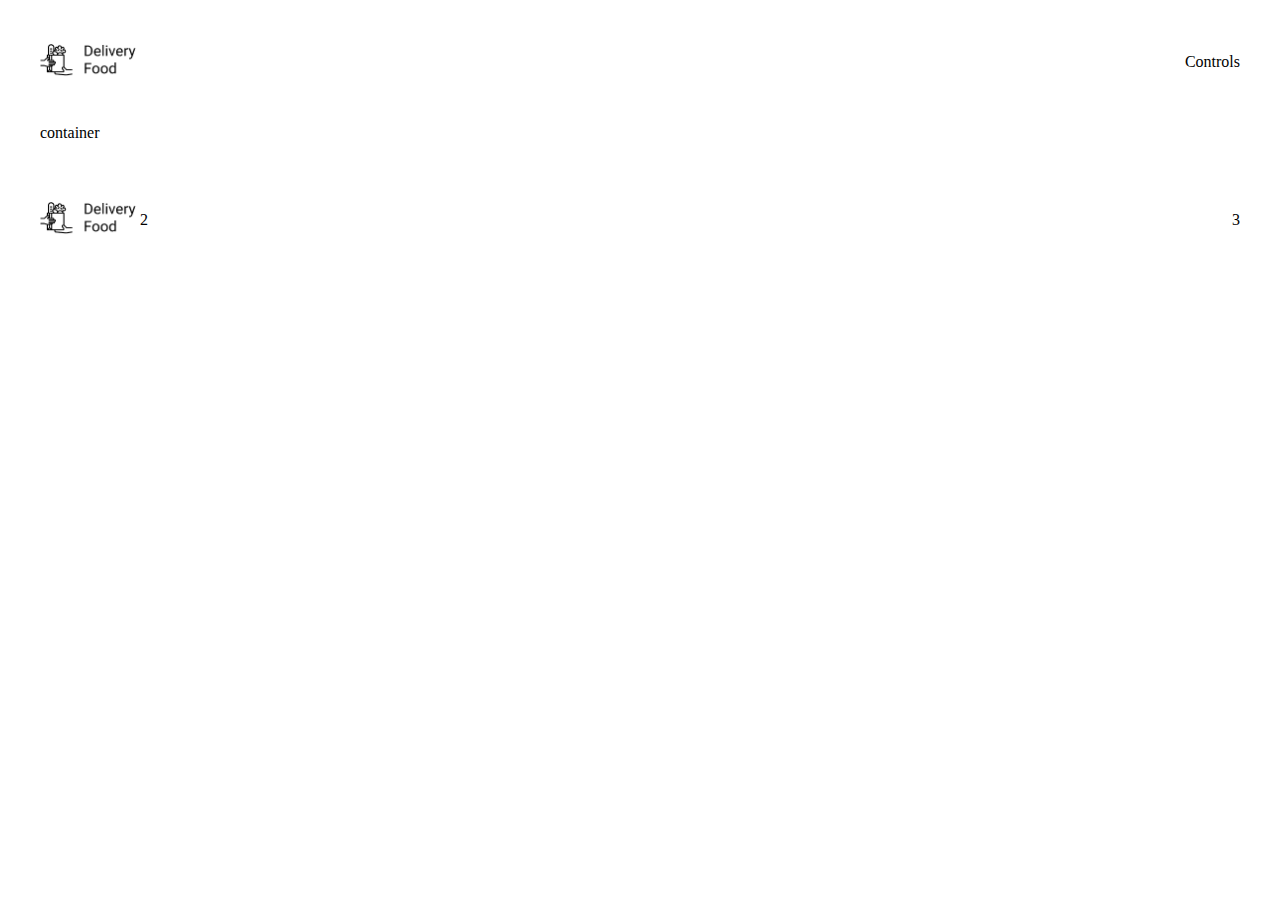
==== index.html @ d076ca35 "start pr" ====
<!DOCTYPE html>
<html lang="ru">
<head>
    <meta charset="UTF-8">
    <meta name="viewport" content="width=device-width, initial-scale=1.0">
    <link rel="stylesheet" href="style.css">
    <title>Delivery Food</title>
</head>
<body>

<header class="header">
    <div class="container">
        <div class="header-box">
           <div class="header-logo logo">
               <img src="./images/logo.png" alt="logo">
           </div>
            <div class="header-controls">Controls</div>
        </div>
    </div>
</header>

<main class="main">
    <div class="container">
        container
    </div>
</main>

<footer class="footer">
    <div class="container">
        <div class="footer">
            <div class="footer-box">
                <div class="footer-logo logo">
                    <img src="./images/logo.png" alt="logo">
                </div>
                <div class="footer-nav">2</div>
                <div class="footer-social">3</div>
            </div>

        </div>
    </div>
</footer>

</body>
</html>
---- style.css ----
* {
  box-sizing: border-box;
}

body {
  margin: 0;
  padding: 0;
}

.logo {
  max-width: 100px;
}

.logo img {
  width: 100%;
}

.header {
  height: 124px;
}

.header-box {
  height: 100%;
  display: flex;
  align-items: center;
  justify-content: space-between;
}

main {
}

.footer {
  height: 156px;
}

.footer-box {
  height: 100%;
  display: flex;
  align-items: center;
  justify-content: space-between;
}

.footer-nav {
  flex-grow: 1;
}

.container {
  height: 100%;
  max-width: 1230px;
  margin: 0 auto;
  padding-left: 15px;
  padding-right: 15px;
}
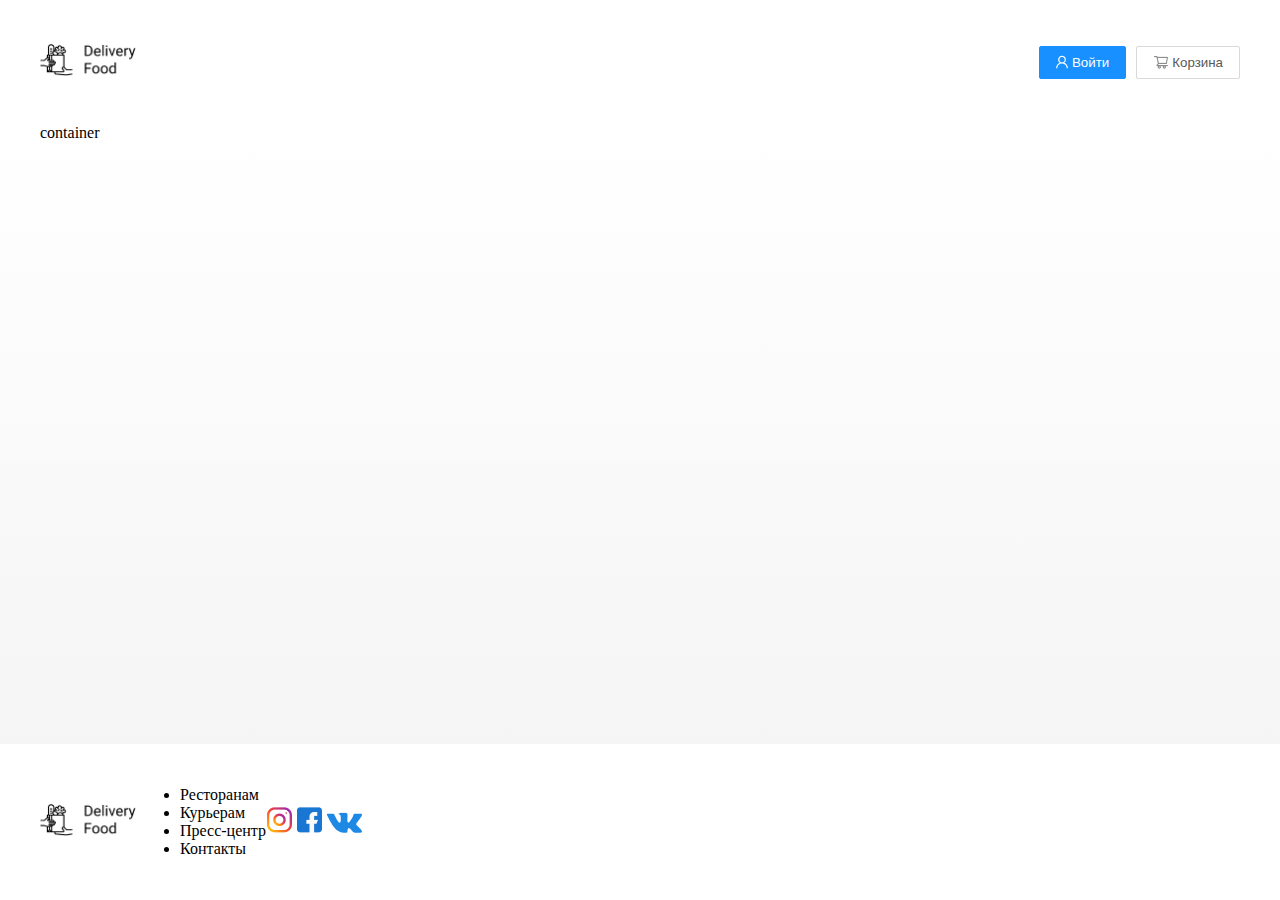
==== commit 3b4572d1: "21 d soc" ====
--- a/index.html
+++ b/index.html
@@ -7,38 +7,58 @@
     <title>Delivery Food</title>
 </head>
 <body>
-
-<header class="header">
-    <div class="container">
-        <div class="header-box">
-           <div class="header-logo logo">
-               <img src="./images/logo.png" alt="logo">
-           </div>
-            <div class="header-controls">Controls</div>
-        </div>
-    </div>
-</header>
-
-<main class="main">
-    <div class="container">
-        container
-    </div>
-</main>
-
-<footer class="footer">
-    <div class="container">
-        <div class="footer">
-            <div class="footer-box">
-                <div class="footer-logo logo">
+<div class="page-wrapper">
+    <header class="header">
+        <div class="container">
+            <div class="header-box">
+                <div class="header-logo logo">
                     <img src="./images/logo.png" alt="logo">
                 </div>
-                <div class="footer-nav">2</div>
-                <div class="footer-social">3</div>
+                <div class="header-controls">
+                    <button class="btn primary">
+                        <img src="./images/items/user.png" alt="user">
+                        Войти
+                    </button>
+                    <button class="btn outline">
+                        <img src="./images/items/cart.png" alt="cart">
+                        Корзина
+                    </button>
+                </div>
             </div>
+        </div>
+    </header>
 
+    <main class="main">
+        <div class="container">
+            container
         </div>
-    </div>
-</footer>
+    </main>
 
+    <footer class="footer">
+        <div class="container">
+            <div class="footer">
+                <div class="footer-box">
+                    <div class="footer-logo logo">
+                        <img src="./images/logo.png" alt="logo">
+                    </div>
+                    <div class="footer-nav">
+                        <ul>
+                            <li>Ресторанам </li>
+                            <li>Курьерам</li>
+                            <li>Пресс-центр</li>
+                            <li>Контакты</li>
+                        </ul>
+                    </div>
+                    <div class="footer-social">
+                        <img src="./images/socials/inst.png" alt="inst">
+                        <img src="./images/socials/fb.png" alt="vk">
+                        <img src="./images/socials/vk.png" alt="fb">
+                    </div>
+                </div>
+
+            </div>
+        </div>
+    </footer>
+</div>
 </body>
 </html>--- a/style.css
+++ b/style.css
@@ -1,53 +1,96 @@
 * {
-  box-sizing: border-box;
+    box-sizing: border-box;
+}
+
+.page-wrapper {
+   display: flex;
+    flex-direction: column;
+    min-height: 100vh;
 }
 
 body {
-  margin: 0;
-  padding: 0;
+    margin: 0;
+    padding: 0;
+}
+
+main {
+    flex-grow: 1;
+    background: linear-gradient(180deg, rgba(245, 245, 245, 0) 1.04%, #f5f5f5 100%);
+}
+
+.btn {
+    display: flex;
+    padding: 8px 16px;
+    align-items: center;
+    gap: 4px;
+    outline: none;
+}
+
+.primary {
+    border-radius: 2px;
+    background: #1890FF;
+    border: 1px solid #1890FF;
+    color: #FFF;
+}
+
+.outline {
+    border-radius: 2px;
+    border: 1px solid #D9D9D9;
+    background: #FFF;
+    box-shadow: 0 0 2px 0 rgba(0, 0, 0, 0.00);
+    color: #595959;
 }
 
 .logo {
-  max-width: 100px;
+    max-width: 100px;
 }
 
 .logo img {
-  width: 100%;
+    width: 100%;
 }
 
 .header {
-  height: 124px;
+    min-height: 124px;
+    display: flex;
+    align-items: center;
 }
 
 .header-box {
-  height: 100%;
-  display: flex;
-  align-items: center;
-  justify-content: space-between;
+    height: 100%;
+    display: flex;
+    align-items: center;
+    justify-content: space-between;
 }
 
-main {
+.header-controls {
+    display: flex;
+    align-items: center;
+    justify-content: flex-end;
+    gap: 10px;
 }
 
 .footer {
-  height: 156px;
+    min-height: 156px;
+    display: flex;
+    align-items: center;
 }
 
 .footer-box {
-  height: 100%;
-  display: flex;
-  align-items: center;
-  justify-content: space-between;
+    height: 100%;
+    display: flex;
+    align-items: center;
+    justify-content: space-between;
 }
 
 .footer-nav {
-  flex-grow: 1;
+    flex-grow: 1;
 }
 
 .container {
-  height: 100%;
-  max-width: 1230px;
-  margin: 0 auto;
-  padding-left: 15px;
-  padding-right: 15px;
+    height: 100%;
+    width: 100%;
+    max-width: 1230px;
+    margin: 0 auto;
+    padding-left: 15px;
+    padding-right: 15px;
 }
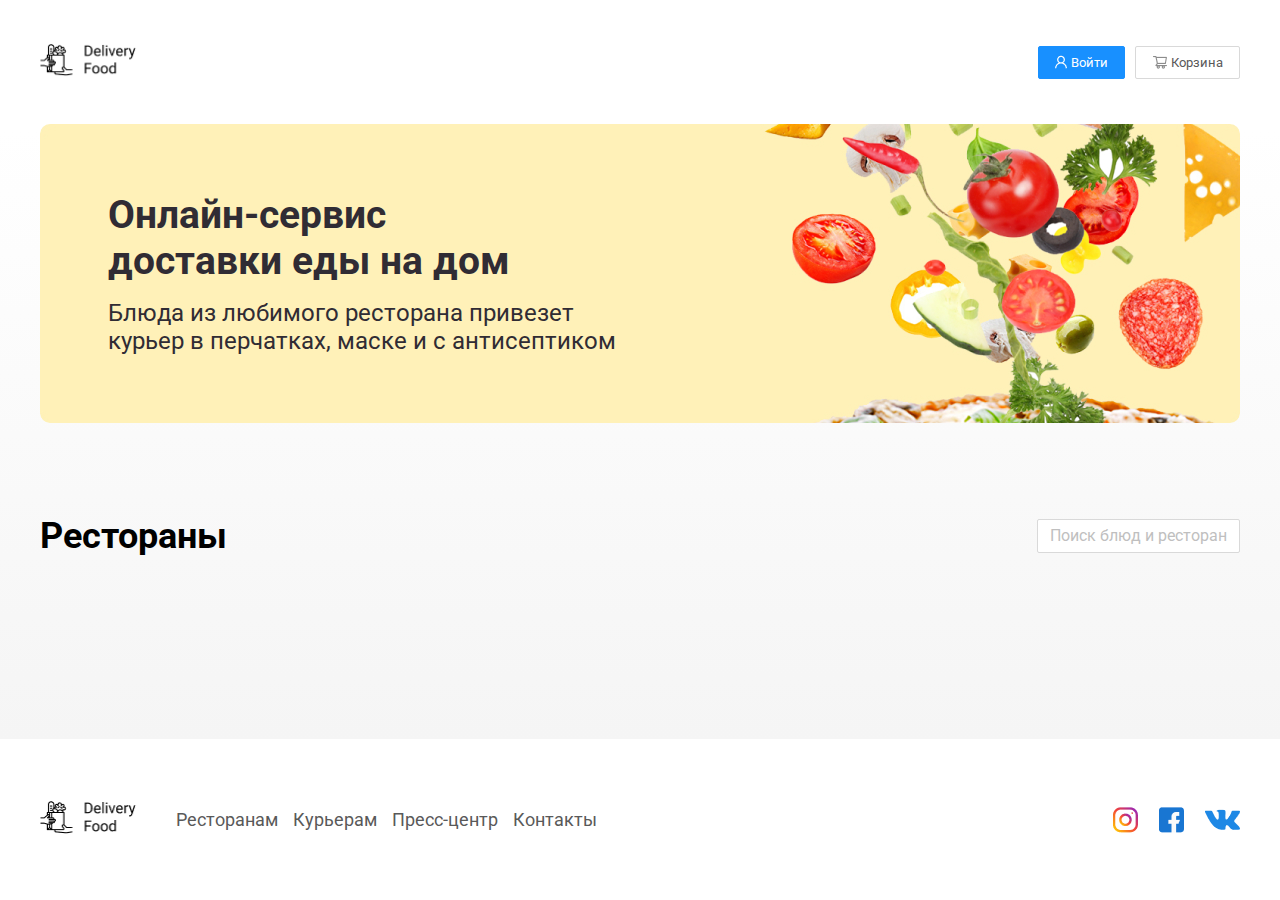
==== commit e3082bfd: "2block" ====
--- a/index.html
+++ b/index.html
@@ -3,6 +3,10 @@
 <head>
     <meta charset="UTF-8">
     <meta name="viewport" content="width=device-width, initial-scale=1.0">
+    <link rel="preconnect" href="https://fonts.googleapis.com">
+    <link rel="preconnect" href="https://fonts.gstatic.com" crossorigin>
+    <link href="https://fonts.googleapis.com/css2?family=Roboto:ital,wght@0,100;0,300;0,400;0,500;0,700;0,900;1,100;1,300;1,400;1,500;1,700;1,900&display=swap"
+          rel="stylesheet">
     <link rel="stylesheet" href="style.css">
     <title>Delivery Food</title>
 </head>
@@ -29,33 +33,55 @@
     </header>
 
     <main class="main">
-        <div class="container">
-            container
-        </div>
+        <section class="banner">
+            <div class="container">
+                <div class="banner-item">
+                    <h2 class="banner-item--title">
+                        Онлайн-сервис<br/> доставки еды на дом
+                    </h2>
+                    <p class="banner-item--subtitle">
+                        Блюда из любимого ресторана привезет курьер в перчатках, маске и с антисептиком
+                    </p>
+                </div>
+            </div>
+        </section>
+
+        <section class="products">
+            <div class="container">
+                <div class="products-header">
+                    <h3 class="products-header--title">
+                        Рестораны
+                    </h3>
+                    <input
+                            type="text"
+                            class="products-header--search"
+                            placeholder="Поиск блюд и ресторанов"
+                    >
+
+                </div>
+            </div>
+        </section>
     </main>
 
     <footer class="footer">
         <div class="container">
-            <div class="footer">
-                <div class="footer-box">
-                    <div class="footer-logo logo">
-                        <img src="./images/logo.png" alt="logo">
-                    </div>
-                    <div class="footer-nav">
-                        <ul>
-                            <li>Ресторанам </li>
-                            <li>Курьерам</li>
-                            <li>Пресс-центр</li>
-                            <li>Контакты</li>
-                        </ul>
-                    </div>
-                    <div class="footer-social">
-                        <img src="./images/socials/inst.png" alt="inst">
-                        <img src="./images/socials/fb.png" alt="vk">
-                        <img src="./images/socials/vk.png" alt="fb">
-                    </div>
+            <div class="footer-box">
+                <div class="footer-logo logo">
+                    <img src="./images/logo.png" alt="logo">
                 </div>
-
+                <div class="footer-nav">
+                    <ul>
+                        <li>Ресторанам</li>
+                        <li>Курьерам</li>
+                        <li>Пресс-центр</li>
+                        <li>Контакты</li>
+                    </ul>
+                </div>
+                <div class="footer-social">
+                    <img src="./images/socials/inst.png" alt="inst">
+                    <img src="./images/socials/fb.png" alt="vk">
+                    <img src="./images/socials/vk.png" alt="fb">
+                </div>
             </div>
         </div>
     </footer>
--- a/style.css
+++ b/style.css
@@ -1,11 +1,8 @@
 * {
     box-sizing: border-box;
-}
-
-.page-wrapper {
-   display: flex;
-    flex-direction: column;
-    min-height: 100vh;
+    font-family: Roboto, sans-serif;
+    font-style: normal;
+    line-height: normal;
 }
 
 body {
@@ -18,72 +15,10 @@
     background: linear-gradient(180deg, rgba(245, 245, 245, 0) 1.04%, #f5f5f5 100%);
 }
 
-.btn {
-    display: flex;
-    padding: 8px 16px;
-    align-items: center;
-    gap: 4px;
-    outline: none;
-}
-
-.primary {
-    border-radius: 2px;
-    background: #1890FF;
-    border: 1px solid #1890FF;
-    color: #FFF;
-}
-
-.outline {
-    border-radius: 2px;
-    border: 1px solid #D9D9D9;
-    background: #FFF;
-    box-shadow: 0 0 2px 0 rgba(0, 0, 0, 0.00);
-    color: #595959;
-}
-
-.logo {
-    max-width: 100px;
-}
-
-.logo img {
-    width: 100%;
-}
-
-.header {
-    min-height: 124px;
-    display: flex;
-    align-items: center;
-}
-
-.header-box {
-    height: 100%;
-    display: flex;
-    align-items: center;
-    justify-content: space-between;
-}
-
-.header-controls {
-    display: flex;
-    align-items: center;
-    justify-content: flex-end;
-    gap: 10px;
-}
-
-.footer {
-    min-height: 156px;
-    display: flex;
-    align-items: center;
-}
-
-.footer-box {
-    height: 100%;
-    display: flex;
-    align-items: center;
-    justify-content: space-between;
-}
-
-.footer-nav {
-    flex-grow: 1;
+.page-wrapper {
+    display: flex;
+    flex-direction: column;
+    min-height: 100vh;
 }
 
 .container {
@@ -94,3 +29,174 @@
     padding-left: 15px;
     padding-right: 15px;
 }
+
+.btn {
+    display: flex;
+    padding: 8px 16px;
+    align-items: center;
+    gap: 4px;
+    outline: none;
+}
+
+.primary {
+    border-radius: 2px;
+    background: #1890FF;
+    border: 1px solid #1890FF;
+    color: #FFF;
+}
+
+.outline {
+    border-radius: 2px;
+    border: 1px solid #D9D9D9;
+    background: #FFF;
+    box-shadow: 0 0 2px 0 rgba(0, 0, 0, 0.00);
+    color: #595959;
+}
+
+.logo {
+    max-width: 100px;
+}
+
+.logo img {
+    width: 100%;
+}
+
+.header {
+    min-height: 124px;
+    display: flex;
+    align-items: center;
+}
+
+.header-box {
+    height: 100%;
+    display: flex;
+    align-items: center;
+    justify-content: space-between;
+}
+
+.header-controls {
+    display: flex;
+    align-items: center;
+    justify-content: flex-end;
+    gap: 10px;
+}
+
+.footer {
+    min-height: 156px;
+    display: flex;
+    align-items: center;
+    padding: 60px 0;
+}
+
+.footer-box {
+    height: 100%;
+    display: flex;
+    align-items: center;
+    justify-content: space-between;
+    gap: 36px;
+    flex-wrap: wrap;
+}
+
+.footer-nav {
+    flex-grow: 1;
+}
+
+.footer-nav ul {
+    display: flex;
+    align-items: center;
+    list-style: none;
+    padding: 0;
+    margin: 0;
+    gap: 15px;
+    flex-wrap: wrap;
+}
+
+.footer-nav ul li {
+    font-weight: 400;
+    font-size: 18px;
+    color: #595959;
+}
+
+.footer-social {
+    display: flex;
+    align-items: center;
+    justify-content: flex-end;
+    gap: 20px;
+}
+
+.banner {
+    margin-bottom: 56px;
+}
+
+.banner-item {
+    background-image: url("./images/banners/Banner.jpg");
+    background-repeat: no-repeat;
+    background-size: cover;
+    background-position: center right;
+    padding: 68px;
+    border-radius: 10px;
+}
+
+.banner-item--title {
+    font-weight: 700;
+    font-size: 39px;
+    color: #302c34;
+    max-width: 50%;
+    margin-top: 0;
+    margin-bottom: 15px;
+}
+
+.banner-item--subtitle {
+    font-weight: 400;
+    font-size: 24px;
+    color: #302c34;
+    max-width: 50%;
+    margin: 0;
+}
+
+.products {
+
+}
+
+.products-header {
+    display: flex;
+    align-items: center;
+    justify-content: space-between;
+}
+
+.products-header--title {
+    font-weight: 700;
+    font-size: 36px;
+    color: #000;
+}
+
+.products-header--search {
+    max-width: 306px;
+    height: 34px;
+    border-radius: 2px;
+    border: 1px solid #D9D9D9;
+    background: #FFF;
+    padding: 5px 12px;
+}
+
+.products-header--search:focus {
+    outline: none;
+    border: 1px solid #D9D9D9;
+}
+
+.products-header--search::placeholder {
+    color: #BFBFBF;
+    font-size: 16px;
+    font-weight: 400;
+    line-height: 24px;
+}
+
+@media (max-width: 991px) {
+    .banner-item--title {
+        max-width: 100%;
+    }
+
+    .banner-item--subtitle {
+        max-width: 100%;
+    }
+}
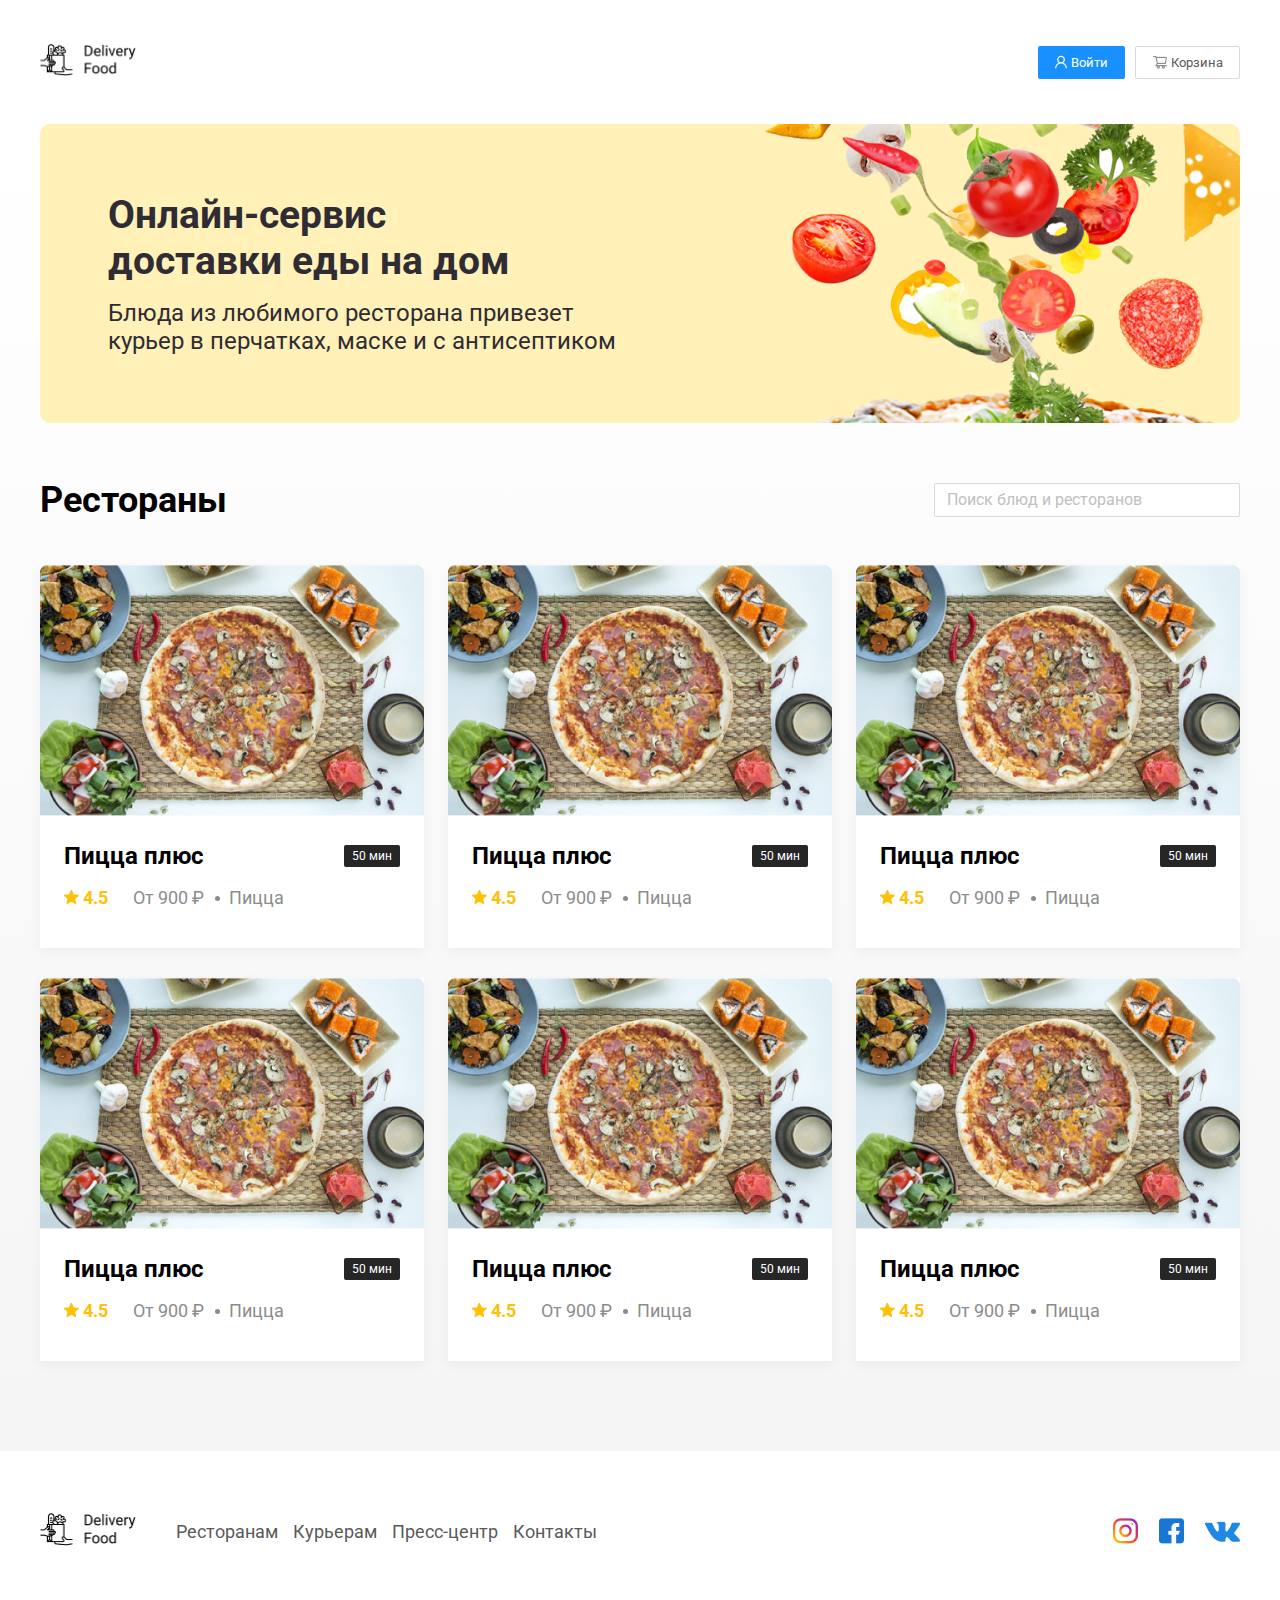
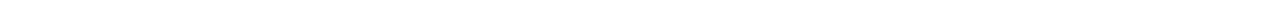
==== commit 9e55f0a3: "29 card" ====
--- a/index.html
+++ b/index.html
@@ -59,6 +59,159 @@
                     >
 
                 </div>
+
+                <div class="products-wrapper">
+                    <div class="products-card">
+                        <div class="products-card___image">
+                            <img src="./images/rests/img1.jpg" alt="img1">
+                        </div>
+                        <div class="products-card__description">
+                            <div class="products-card__description-row">
+                                <h4 class="products-card__description--title">Пицца плюс</h4>
+                                <div class="products-card__description--badge">50 мин</div>
+                            </div>
+                            <div class="products-card__description-row">
+                                <div class="products-card__description-info">
+                                    <div class="products-card__description-info--rating">
+                                        <img src="./images/items/star.png" alt="star">
+                                        4.5
+                                    </div>
+                                    <div class="products-card__description-info--price">
+                                        От 900 ₽
+                                    </div>
+                                    <div class="products-card__description-info--group">
+                                        Пицца
+                                    </div>
+                                </div>
+                            </div>
+                        </div>
+                    </div>
+                    <div class="products-card">
+                        <div class="products-card___image">
+                            <img src="./images/rests/img1.jpg" alt="img1">
+                        </div>
+                        <div class="products-card__description">
+                            <div class="products-card__description-row">
+                                <h4 class="products-card__description--title">Пицца плюс</h4>
+                                <div class="products-card__description--badge">50 мин</div>
+                            </div>
+                            <div class="products-card__description-row">
+                                <div class="products-card__description-info">
+                                    <div class="products-card__description-info--rating">
+                                        <img src="./images/items/star.png" alt="star">
+                                        4.5
+                                    </div>
+                                    <div class="products-card__description-info--price">
+                                        От 900 ₽
+                                    </div>
+                                    <div class="products-card__description-info--group">
+                                        Пицца
+                                    </div>
+                                </div>
+                            </div>
+                        </div>
+                    </div>
+                    <div class="products-card">
+                        <div class="products-card___image">
+                            <img src="./images/rests/img1.jpg" alt="img1">
+                        </div>
+                        <div class="products-card__description">
+                            <div class="products-card__description-row">
+                                <h4 class="products-card__description--title">Пицца плюс</h4>
+                                <div class="products-card__description--badge">50 мин</div>
+                            </div>
+                            <div class="products-card__description-row">
+                                <div class="products-card__description-info">
+                                    <div class="products-card__description-info--rating">
+                                        <img src="./images/items/star.png" alt="star">
+                                        4.5
+                                    </div>
+                                    <div class="products-card__description-info--price">
+                                        От 900 ₽
+                                    </div>
+                                    <div class="products-card__description-info--group">
+                                        Пицца
+                                    </div>
+                                </div>
+                            </div>
+                        </div>
+                    </div>
+                    <div class="products-card">
+                        <div class="products-card___image">
+                            <img src="./images/rests/img1.jpg" alt="img1">
+                        </div>
+                        <div class="products-card__description">
+                            <div class="products-card__description-row">
+                                <h4 class="products-card__description--title">Пицца плюс</h4>
+                                <div class="products-card__description--badge">50 мин</div>
+                            </div>
+                            <div class="products-card__description-row">
+                                <div class="products-card__description-info">
+                                    <div class="products-card__description-info--rating">
+                                        <img src="./images/items/star.png" alt="star">
+                                        4.5
+                                    </div>
+                                    <div class="products-card__description-info--price">
+                                        От 900 ₽
+                                    </div>
+                                    <div class="products-card__description-info--group">
+                                        Пицца
+                                    </div>
+                                </div>
+                            </div>
+                        </div>
+                    </div>
+                    <div class="products-card">
+                        <div class="products-card___image">
+                            <img src="./images/rests/img1.jpg" alt="img1">
+                        </div>
+                        <div class="products-card__description">
+                            <div class="products-card__description-row">
+                                <h4 class="products-card__description--title">Пицца плюс</h4>
+                                <div class="products-card__description--badge">50 мин</div>
+                            </div>
+                            <div class="products-card__description-row">
+                                <div class="products-card__description-info">
+                                    <div class="products-card__description-info--rating">
+                                        <img src="./images/items/star.png" alt="star">
+                                        4.5
+                                    </div>
+                                    <div class="products-card__description-info--price">
+                                        От 900 ₽
+                                    </div>
+                                    <div class="products-card__description-info--group">
+                                        Пицца
+                                    </div>
+                                </div>
+                            </div>
+                        </div>
+                    </div>
+                    <div class="products-card">
+                        <div class="products-card___image">
+                            <img src="./images/rests/img1.jpg" alt="img1">
+                        </div>
+                        <div class="products-card__description">
+                            <div class="products-card__description-row">
+                                <h4 class="products-card__description--title">Пицца плюс</h4>
+                                <div class="products-card__description--badge">50 мин</div>
+                            </div>
+                            <div class="products-card__description-row">
+                                <div class="products-card__description-info">
+                                    <div class="products-card__description-info--rating">
+                                        <img src="./images/items/star.png" alt="star">
+                                        4.5
+                                    </div>
+                                    <div class="products-card__description-info--price">
+                                        От 900 ₽
+                                    </div>
+                                    <div class="products-card__description-info--group">
+                                        Пицца
+                                    </div>
+                                </div>
+                            </div>
+                        </div>
+                    </div>
+                </div>
             </div>
         </section>
     </main>
--- a/style.css
+++ b/style.css
@@ -1,202 +1,317 @@
 * {
-    box-sizing: border-box;
-    font-family: Roboto, sans-serif;
-    font-style: normal;
-    line-height: normal;
+  box-sizing: border-box;
+  font-family: Roboto, sans-serif;
+  font-style: normal;
+  line-height: normal;
 }
 
 body {
-    margin: 0;
-    padding: 0;
+  margin: 0;
+  padding: 0;
 }
 
 main {
-    flex-grow: 1;
-    background: linear-gradient(180deg, rgba(245, 245, 245, 0) 1.04%, #f5f5f5 100%);
+  flex-grow: 1;
+  background: linear-gradient(
+    180deg,
+    rgba(245, 245, 245, 0) 1.04%,
+    #f5f5f5 100%
+  );
 }
 
 .page-wrapper {
-    display: flex;
-    flex-direction: column;
-    min-height: 100vh;
+  display: flex;
+  flex-direction: column;
+  min-height: 100vh;
 }
 
 .container {
-    height: 100%;
+  height: 100%;
+  width: 100%;
+  max-width: 1230px;
+  margin: 0 auto;
+  padding-left: 15px;
+  padding-right: 15px;
+}
+
+.btn {
+  display: flex;
+  padding: 8px 16px;
+  align-items: center;
+  gap: 4px;
+  outline: none;
+}
+
+.primary {
+  border-radius: 2px;
+  background: #1890ff;
+  border: 1px solid #1890ff;
+  color: #fff;
+}
+
+.outline {
+  border-radius: 2px;
+  border: 1px solid #d9d9d9;
+  background: #fff;
+  box-shadow: 0 0 2px 0 rgba(0, 0, 0, 0);
+  color: #595959;
+}
+
+.logo {
+  max-width: 100px;
+}
+
+.logo img {
+  width: 100%;
+}
+
+.header {
+  min-height: 124px;
+  display: flex;
+  align-items: center;
+}
+
+.header-box {
+  height: 100%;
+  display: flex;
+  align-items: center;
+  justify-content: space-between;
+}
+
+.header-controls {
+  display: flex;
+  align-items: center;
+  justify-content: flex-end;
+  gap: 10px;
+}
+
+.footer {
+  min-height: 156px;
+  display: flex;
+  align-items: center;
+  padding: 60px 0;
+}
+
+.footer-box {
+  height: 100%;
+  display: flex;
+  align-items: center;
+  justify-content: space-between;
+  gap: 36px;
+  flex-wrap: wrap;
+}
+
+.footer-nav {
+  flex-grow: 1;
+}
+
+.footer-nav ul {
+  display: flex;
+  align-items: center;
+  list-style: none;
+  padding: 0;
+  margin: 0;
+  gap: 15px;
+  flex-wrap: wrap;
+}
+
+.footer-nav ul li {
+  font-weight: 400;
+  font-size: 18px;
+  color: #595959;
+}
+
+.footer-social {
+  display: flex;
+  align-items: center;
+  justify-content: flex-end;
+  gap: 20px;
+}
+
+.banner {
+  margin-bottom: 56px;
+}
+
+.banner-item {
+  background-image: url("./images/banners/Banner.jpg");
+  background-repeat: no-repeat;
+  background-size: cover;
+  background-position: center right;
+  padding: 68px;
+  border-radius: 10px;
+}
+
+.banner-item--title {
+  font-weight: 700;
+  font-size: 39px;
+  color: #302c34;
+  max-width: 50%;
+  margin-top: 0;
+  margin-bottom: 15px;
+}
+
+.banner-item--subtitle {
+  font-weight: 400;
+  font-size: 24px;
+  color: #302c34;
+  max-width: 50%;
+  margin: 0;
+}
+
+.products {
+}
+
+.products-header {
+  display: flex;
+  align-items: center;
+  justify-content: space-between;
+  flex-wrap: wrap;
+  gap: 24px;
+}
+
+.products-header--title {
+  font-weight: 700;
+  font-size: 36px;
+  color: #000;
+  margin: 0;
+}
+
+.products-header--search {
+  min-width: 306px;
+  height: 34px;
+  border-radius: 2px;
+  border: 1px solid #d9d9d9;
+  background: #fff;
+  padding: 5px 12px;
+}
+
+.products-header--search:focus {
+  outline: none;
+  border: 1px solid #d9d9d9;
+}
+
+.products-header--search::placeholder {
+  color: #bfbfbf;
+  font-size: 16px;
+  font-weight: 400;
+  line-height: 24px;
+}
+
+.products-wrapper {
+  margin-top: 44px;
+  margin-bottom: 90px;
+  display: flex;
+  flex-wrap: wrap;
+  column-gap: 24px;
+  row-gap: 30px;
+}
+
+.products-card {
+  width: calc((100% - 48px) / 3);
+  box-shadow: 0 4px 12px 0 rgba(0, 0, 0, 0.05);
+  background: #fff;
+  overflow: hidden;
+}
+
+.products-card___image {
+  width: 100%;
+}
+
+.products-card___image img {
+  width: 100%;
+}
+
+.products-card__description {
+  padding: 20px 24px 34px 24px;
+}
+
+.products-card__description-row {
+  display: flex;
+  align-items: center;
+  justify-content: space-between;
+}
+
+.products-card__description-row:not(:last-child) {
+  margin-bottom: 10px;
+}
+
+.products-card__description--title {
+  color: #000;
+  font-weight: 700;
+  font-size: 24px;
+  line-height: 32px;
+  margin: 0;
+}
+
+.products-card__description--badge {
+  color: #fff;
+  font-weight: 400;
+  font-size: 12px;
+  line-height: 20px;
+  border-radius: 2px;
+  background: #262626;
+  padding: 1px 8px;
+}
+
+.products-card__description-info {
+  display: flex;
+  align-items: center;
+  justify-content: flex-start;
+  flex-wrap: wrap;
+  row-gap: 25px;
+  column-gap: 25px;
+}
+
+.products-card__description-info--rating {
+  font-weight: 700;
+  font-size: 18px;
+  line-height: 32px;
+  color: #ffc107;
+}
+
+.products-card__description-info--price {
+  color: #8c8c8c;
+  font-weight: 400;
+  font-size: 18px;
+  line-height: 32px;
+}
+
+.products-card__description-info--group {
+  color: #8c8c8c;
+  font-weight: 400;
+  font-size: 18px;
+  line-height: 32px;
+  position: relative;
+}
+
+.products-card__description-info--group::before {
+  content: "";
+  display: block;
+  width: 5px;
+  height: 5px;
+  border-radius: 50%;
+  background-color: #8c8c8c;
+  position: absolute;
+  left: -14px;
+  top: 14px;
+}
+
+@media (max-width: 991px) {
+  .banner-item--title {
+    max-width: 100%;
+  }
+
+  .banner-item--subtitle {
+    max-width: 100%;
+  }
+
+  .products-card {
+    width: calc((100% - 24px) / 2);
+  }
+}
+
+@media (max-width: 768px) {
+  .products-card {
     width: 100%;
-    max-width: 1230px;
-    margin: 0 auto;
-    padding-left: 15px;
-    padding-right: 15px;
-}
-
-.btn {
-    display: flex;
-    padding: 8px 16px;
-    align-items: center;
-    gap: 4px;
-    outline: none;
-}
-
-.primary {
-    border-radius: 2px;
-    background: #1890FF;
-    border: 1px solid #1890FF;
-    color: #FFF;
-}
-
-.outline {
-    border-radius: 2px;
-    border: 1px solid #D9D9D9;
-    background: #FFF;
-    box-shadow: 0 0 2px 0 rgba(0, 0, 0, 0.00);
-    color: #595959;
-}
-
-.logo {
-    max-width: 100px;
-}
-
-.logo img {
-    width: 100%;
-}
-
-.header {
-    min-height: 124px;
-    display: flex;
-    align-items: center;
-}
-
-.header-box {
-    height: 100%;
-    display: flex;
-    align-items: center;
-    justify-content: space-between;
-}
-
-.header-controls {
-    display: flex;
-    align-items: center;
-    justify-content: flex-end;
-    gap: 10px;
-}
-
-.footer {
-    min-height: 156px;
-    display: flex;
-    align-items: center;
-    padding: 60px 0;
-}
-
-.footer-box {
-    height: 100%;
-    display: flex;
-    align-items: center;
-    justify-content: space-between;
-    gap: 36px;
-    flex-wrap: wrap;
-}
-
-.footer-nav {
-    flex-grow: 1;
-}
-
-.footer-nav ul {
-    display: flex;
-    align-items: center;
-    list-style: none;
-    padding: 0;
-    margin: 0;
-    gap: 15px;
-    flex-wrap: wrap;
-}
-
-.footer-nav ul li {
-    font-weight: 400;
-    font-size: 18px;
-    color: #595959;
-}
-
-.footer-social {
-    display: flex;
-    align-items: center;
-    justify-content: flex-end;
-    gap: 20px;
-}
-
-.banner {
-    margin-bottom: 56px;
-}
-
-.banner-item {
-    background-image: url("./images/banners/Banner.jpg");
-    background-repeat: no-repeat;
-    background-size: cover;
-    background-position: center right;
-    padding: 68px;
-    border-radius: 10px;
-}
-
-.banner-item--title {
-    font-weight: 700;
-    font-size: 39px;
-    color: #302c34;
-    max-width: 50%;
-    margin-top: 0;
-    margin-bottom: 15px;
-}
-
-.banner-item--subtitle {
-    font-weight: 400;
-    font-size: 24px;
-    color: #302c34;
-    max-width: 50%;
-    margin: 0;
-}
-
-.products {
-
-}
-
-.products-header {
-    display: flex;
-    align-items: center;
-    justify-content: space-between;
-}
-
-.products-header--title {
-    font-weight: 700;
-    font-size: 36px;
-    color: #000;
-}
-
-.products-header--search {
-    max-width: 306px;
-    height: 34px;
-    border-radius: 2px;
-    border: 1px solid #D9D9D9;
-    background: #FFF;
-    padding: 5px 12px;
-}
-
-.products-header--search:focus {
-    outline: none;
-    border: 1px solid #D9D9D9;
-}
-
-.products-header--search::placeholder {
-    color: #BFBFBF;
-    font-size: 16px;
-    font-weight: 400;
-    line-height: 24px;
-}
-
-@media (max-width: 991px) {
-    .banner-item--title {
-        max-width: 100%;
-    }
-
-    .banner-item--subtitle {
-        max-width: 100%;
-    }
-}
+  }
+}
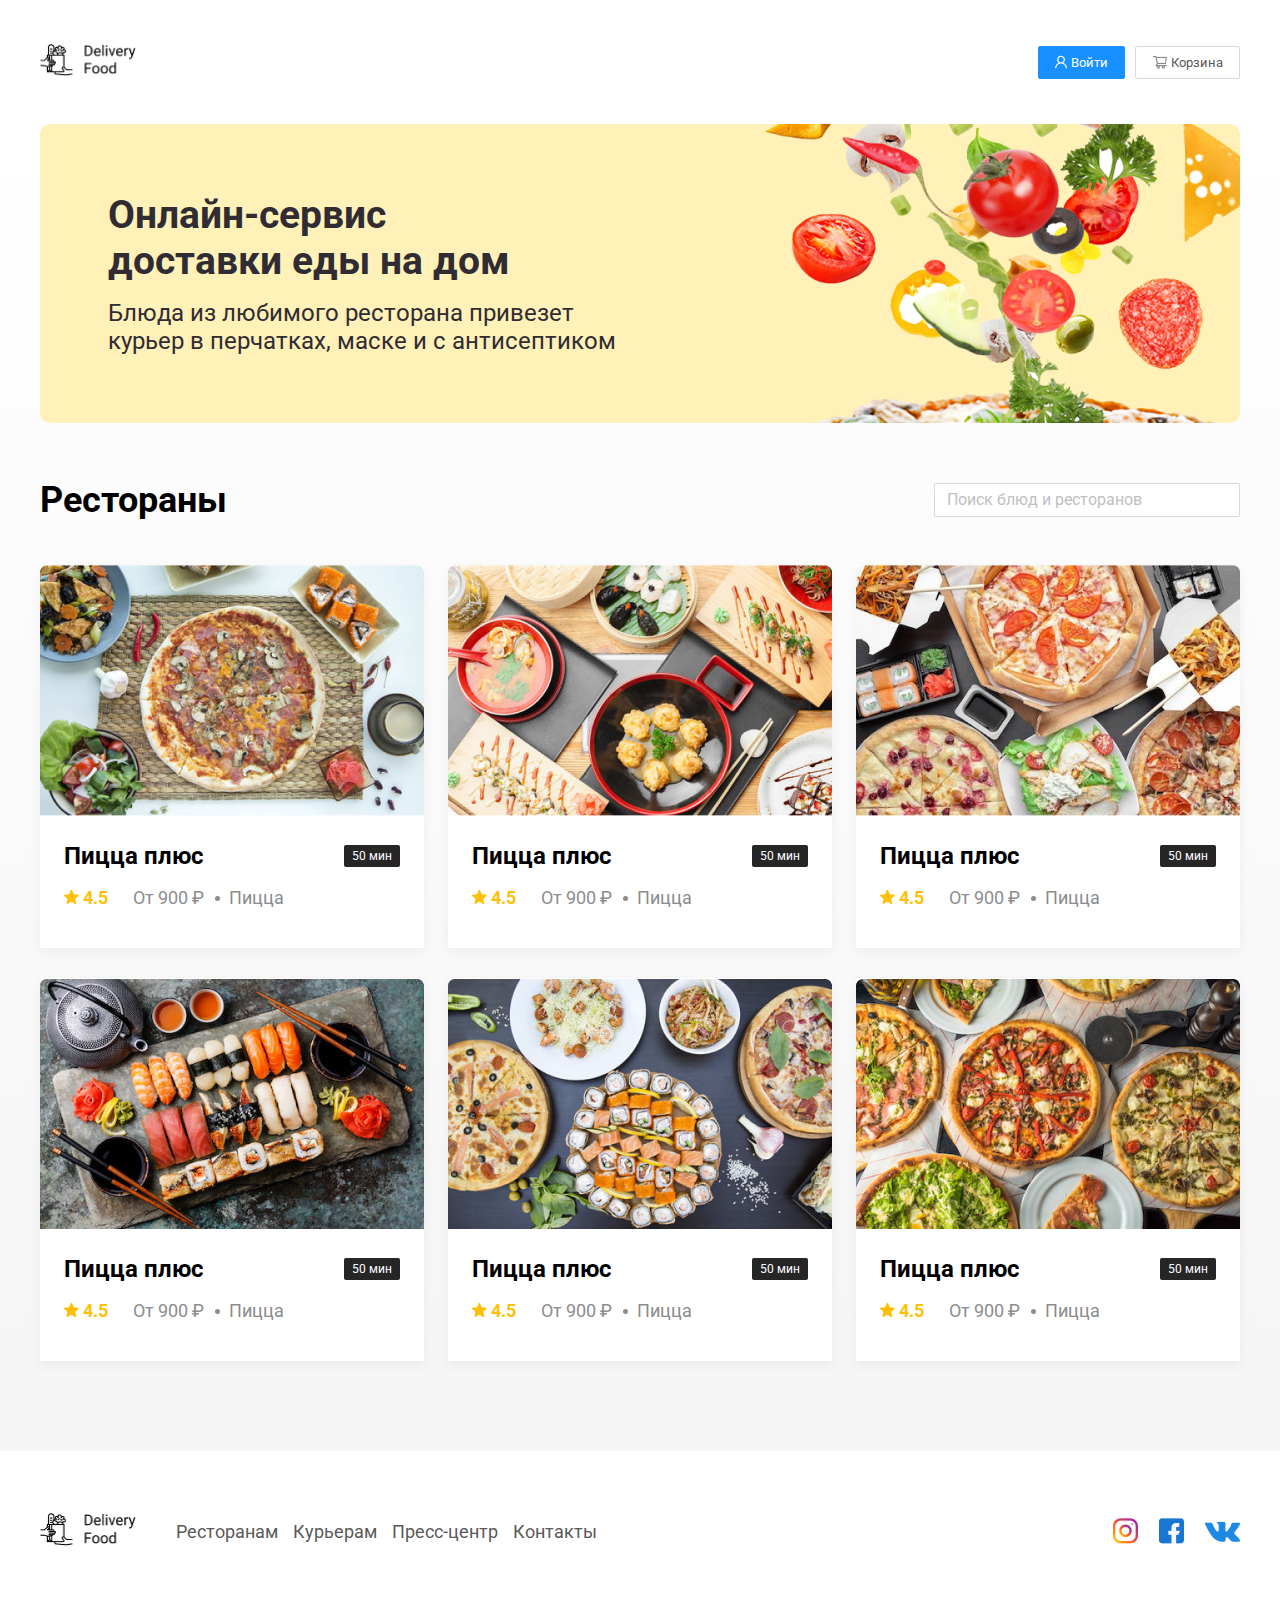
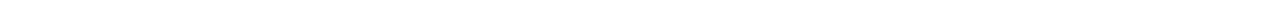
==== commit b2ecb471: "45 modal" ====
--- a/index.html
+++ b/index.html
@@ -88,107 +88,107 @@
                     </div>
                     <div class="products-card">
                         <div class="products-card___image">
-                            <img src="./images/rests/img1.jpg" alt="img1">
-                        </div>
-                        <div class="products-card__description">
-                            <div class="products-card__description-row">
-                                <h4 class="products-card__description--title">Пицца плюс</h4>
-                                <div class="products-card__description--badge">50 мин</div>
-                            </div>
-                            <div class="products-card__description-row">
-                                <div class="products-card__description-info">
-                                    <div class="products-card__description-info--rating">
-                                        <img src="./images/items/star.png" alt="star">
-                                        4.5
-                                    </div>
-                                    <div class="products-card__description-info--price">
-                                        От 900 ₽
-                                    </div>
-                                    <div class="products-card__description-info--group">
-                                        Пицца
-                                    </div>
-                                </div>
-                            </div>
-                        </div>
-                    </div>
-                    <div class="products-card">
-                        <div class="products-card___image">
-                            <img src="./images/rests/img1.jpg" alt="img1">
-                        </div>
-                        <div class="products-card__description">
-                            <div class="products-card__description-row">
-                                <h4 class="products-card__description--title">Пицца плюс</h4>
-                                <div class="products-card__description--badge">50 мин</div>
-                            </div>
-                            <div class="products-card__description-row">
-                                <div class="products-card__description-info">
-                                    <div class="products-card__description-info--rating">
-                                        <img src="./images/items/star.png" alt="star">
-                                        4.5
-                                    </div>
-                                    <div class="products-card__description-info--price">
-                                        От 900 ₽
-                                    </div>
-                                    <div class="products-card__description-info--group">
-                                        Пицца
-                                    </div>
-                                </div>
-                            </div>
-                        </div>
-                    </div>
-                    <div class="products-card">
-                        <div class="products-card___image">
-                            <img src="./images/rests/img1.jpg" alt="img1">
-                        </div>
-                        <div class="products-card__description">
-                            <div class="products-card__description-row">
-                                <h4 class="products-card__description--title">Пицца плюс</h4>
-                                <div class="products-card__description--badge">50 мин</div>
-                            </div>
-                            <div class="products-card__description-row">
-                                <div class="products-card__description-info">
-                                    <div class="products-card__description-info--rating">
-                                        <img src="./images/items/star.png" alt="star">
-                                        4.5
-                                    </div>
-                                    <div class="products-card__description-info--price">
-                                        От 900 ₽
-                                    </div>
-                                    <div class="products-card__description-info--group">
-                                        Пицца
-                                    </div>
-                                </div>
-                            </div>
-                        </div>
-                    </div>
-                    <div class="products-card">
-                        <div class="products-card___image">
-                            <img src="./images/rests/img1.jpg" alt="img1">
-                        </div>
-                        <div class="products-card__description">
-                            <div class="products-card__description-row">
-                                <h4 class="products-card__description--title">Пицца плюс</h4>
-                                <div class="products-card__description--badge">50 мин</div>
-                            </div>
-                            <div class="products-card__description-row">
-                                <div class="products-card__description-info">
-                                    <div class="products-card__description-info--rating">
-                                        <img src="./images/items/star.png" alt="star">
-                                        4.5
-                                    </div>
-                                    <div class="products-card__description-info--price">
-                                        От 900 ₽
-                                    </div>
-                                    <div class="products-card__description-info--group">
-                                        Пицца
-                                    </div>
-                                </div>
-                            </div>
-                        </div>
-                    </div>
-                    <div class="products-card">
-                        <div class="products-card___image">
-                            <img src="./images/rests/img1.jpg" alt="img1">
+                            <img src="./images/rests/img2.jpg" alt="img1">
+                        </div>
+                        <div class="products-card__description">
+                            <div class="products-card__description-row">
+                                <h4 class="products-card__description--title">Пицца плюс</h4>
+                                <div class="products-card__description--badge">50 мин</div>
+                            </div>
+                            <div class="products-card__description-row">
+                                <div class="products-card__description-info">
+                                    <div class="products-card__description-info--rating">
+                                        <img src="./images/items/star.png" alt="star">
+                                        4.5
+                                    </div>
+                                    <div class="products-card__description-info--price">
+                                        От 900 ₽
+                                    </div>
+                                    <div class="products-card__description-info--group">
+                                        Пицца
+                                    </div>
+                                </div>
+                            </div>
+                        </div>
+                    </div>
+                    <div class="products-card">
+                        <div class="products-card___image">
+                            <img src="./images/rests/img3.jpg" alt="img1">
+                        </div>
+                        <div class="products-card__description">
+                            <div class="products-card__description-row">
+                                <h4 class="products-card__description--title">Пицца плюс</h4>
+                                <div class="products-card__description--badge">50 мин</div>
+                            </div>
+                            <div class="products-card__description-row">
+                                <div class="products-card__description-info">
+                                    <div class="products-card__description-info--rating">
+                                        <img src="./images/items/star.png" alt="star">
+                                        4.5
+                                    </div>
+                                    <div class="products-card__description-info--price">
+                                        От 900 ₽
+                                    </div>
+                                    <div class="products-card__description-info--group">
+                                        Пицца
+                                    </div>
+                                </div>
+                            </div>
+                        </div>
+                    </div>
+                    <div class="products-card">
+                        <div class="products-card___image">
+                            <img src="./images/rests/img4.jpg" alt="img1">
+                        </div>
+                        <div class="products-card__description">
+                            <div class="products-card__description-row">
+                                <h4 class="products-card__description--title">Пицца плюс</h4>
+                                <div class="products-card__description--badge">50 мин</div>
+                            </div>
+                            <div class="products-card__description-row">
+                                <div class="products-card__description-info">
+                                    <div class="products-card__description-info--rating">
+                                        <img src="./images/items/star.png" alt="star">
+                                        4.5
+                                    </div>
+                                    <div class="products-card__description-info--price">
+                                        От 900 ₽
+                                    </div>
+                                    <div class="products-card__description-info--group">
+                                        Пицца
+                                    </div>
+                                </div>
+                            </div>
+                        </div>
+                    </div>
+                    <div class="products-card">
+                        <div class="products-card___image">
+                            <img src="./images/rests/img5.jpg" alt="img1">
+                        </div>
+                        <div class="products-card__description">
+                            <div class="products-card__description-row">
+                                <h4 class="products-card__description--title">Пицца плюс</h4>
+                                <div class="products-card__description--badge">50 мин</div>
+                            </div>
+                            <div class="products-card__description-row">
+                                <div class="products-card__description-info">
+                                    <div class="products-card__description-info--rating">
+                                        <img src="./images/items/star.png" alt="star">
+                                        4.5
+                                    </div>
+                                    <div class="products-card__description-info--price">
+                                        От 900 ₽
+                                    </div>
+                                    <div class="products-card__description-info--group">
+                                        Пицца
+                                    </div>
+                                </div>
+                            </div>
+                        </div>
+                    </div>
+                    <div class="products-card">
+                        <div class="products-card___image">
+                            <img src="./images/rests/img6.jpg" alt="img1">
                         </div>
                         <div class="products-card__description">
                             <div class="products-card__description-row">
--- a/style.css
+++ b/style.css
@@ -133,12 +133,10 @@
 }
 
 .banner-item {
-  background-image: url("./images/banners/Banner.jpg");
-  background-repeat: no-repeat;
-  background-size: cover;
-  background-position: center right;
+  background-size: contain;
   padding: 68px;
   border-radius: 10px;
+  background: #fff1b8 url("./images/banners/banner-image.png") no-repeat center right;
 }
 
 .banner-item--title {
@@ -296,6 +294,41 @@
   top: 14px;
 }
 
+
+/*---------------------goods*/
+.products-card__description--name {
+  margin: 0;
+  color: #000;
+  font-size: 24px;
+  font-weight: 400;
+  line-height: 32px;
+}
+
+.products-card__description--text {
+  margin: 0;
+  color: #bcbcbc;
+  font-size: 18px;
+  font-weight: 400;
+}
+
+.products-card__description-controls {
+  display: flex;
+  align-items: center;
+  justify-content: flex-start;
+  flex-wrap: wrap;
+  row-gap: 10px;
+  column-gap: 30px;
+}
+
+.products-card__description-controls--price {
+  color: #000;
+  font-size: 20px;
+  font-weight: 700;
+  line-height: 32px;
+}
+
+
+/*---------------------media*/
 @media (max-width: 991px) {
   .banner-item--title {
     max-width: 100%;
@@ -308,6 +341,10 @@
   .products-card {
     width: calc((100% - 24px) / 2);
   }
+
+  .banner-item {
+    background-image: none;
+  }
 }
 
 @media (max-width: 768px) {
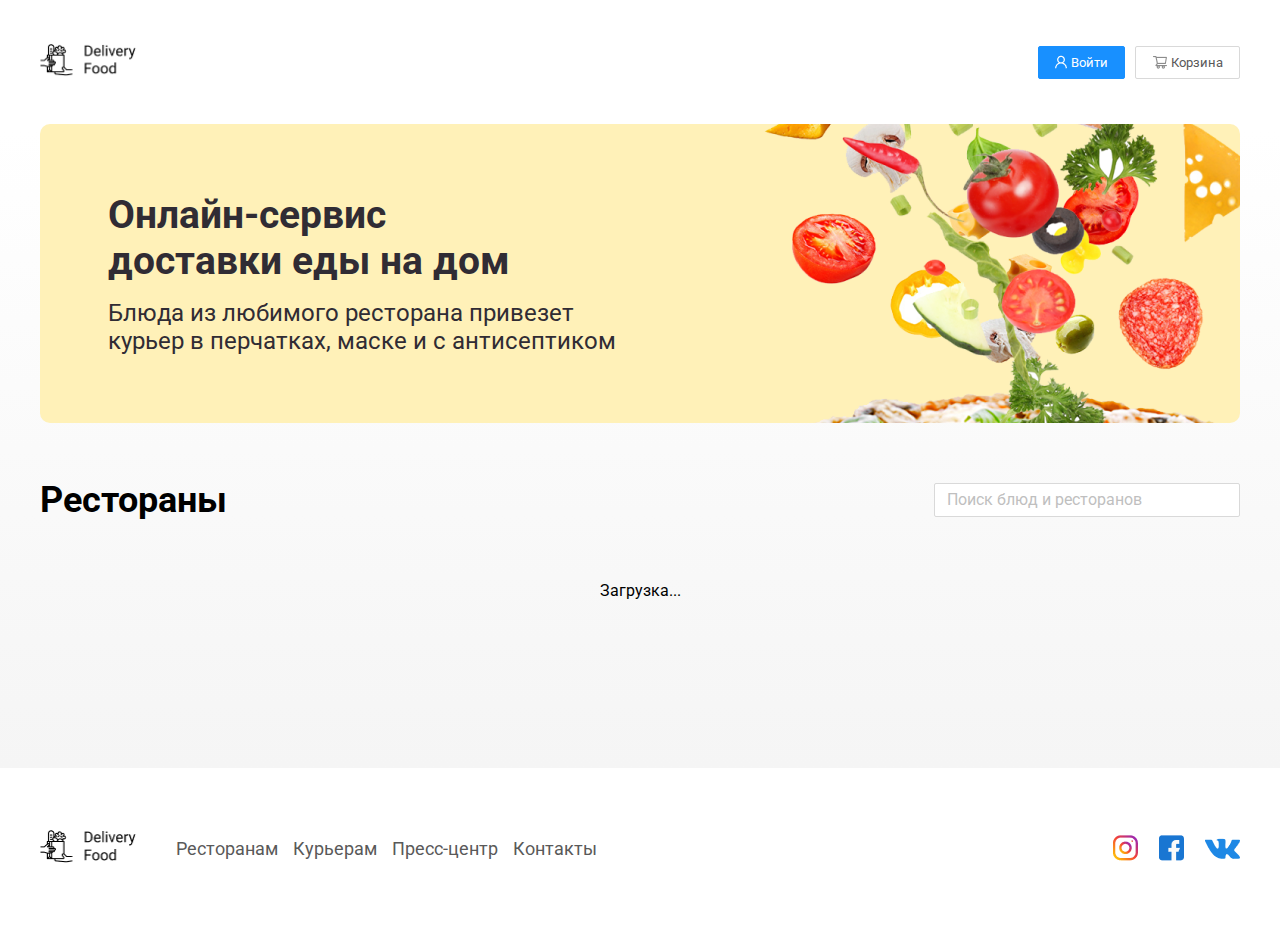
==== commit 125310d4: "rend cards" ====
--- a/index.html
+++ b/index.html
@@ -7,7 +7,8 @@
     <link rel="preconnect" href="https://fonts.gstatic.com" crossorigin>
     <link href="https://fonts.googleapis.com/css2?family=Roboto:ital,wght@0,100;0,300;0,400;0,500;0,700;0,900;1,100;1,300;1,400;1,500;1,700;1,900&display=swap"
           rel="stylesheet">
-    <link rel="stylesheet" href="style.css">
+    <link rel="stylesheet" href="css/style.css">
+    <script src="./script/index.js" defer></script>
     <title>Delivery Food</title>
 </head>
 <body>
@@ -15,15 +16,15 @@
     <header class="header">
         <div class="container">
             <div class="header-box">
-                <div class="header-logo logo">
+                <a href="./index.html" class="header-logo logo">
                     <img src="./images/logo.png" alt="logo">
-                </div>
+                </a>
                 <div class="header-controls">
                     <button class="btn primary">
                         <img src="./images/items/user.png" alt="user">
                         Войти
                     </button>
-                    <button class="btn outline">
+                    <button class="btn outline" id="cart-btn">
                         <img src="./images/items/cart.png" alt="cart">
                         Корзина
                     </button>
@@ -60,168 +61,240 @@
 
                 </div>
 
-                <div class="products-wrapper">
-                    <div class="products-card">
-                        <div class="products-card___image">
-                            <img src="./images/rests/img1.jpg" alt="img1">
-                        </div>
-                        <div class="products-card__description">
-                            <div class="products-card__description-row">
-                                <h4 class="products-card__description--title">Пицца плюс</h4>
-                                <div class="products-card__description--badge">50 мин</div>
-                            </div>
-                            <div class="products-card__description-row">
-                                <div class="products-card__description-info">
-                                    <div class="products-card__description-info--rating">
-                                        <img src="./images/items/star.png" alt="star">
-                                        4.5
-                                    </div>
-                                    <div class="products-card__description-info--price">
-                                        От 900 ₽
-                                    </div>
-                                    <div class="products-card__description-info--group">
-                                        Пицца
-                                    </div>
-                                </div>
-                            </div>
-                        </div>
-                    </div>
-                    <div class="products-card">
-                        <div class="products-card___image">
-                            <img src="./images/rests/img2.jpg" alt="img1">
-                        </div>
-                        <div class="products-card__description">
-                            <div class="products-card__description-row">
-                                <h4 class="products-card__description--title">Пицца плюс</h4>
-                                <div class="products-card__description--badge">50 мин</div>
-                            </div>
-                            <div class="products-card__description-row">
-                                <div class="products-card__description-info">
-                                    <div class="products-card__description-info--rating">
-                                        <img src="./images/items/star.png" alt="star">
-                                        4.5
-                                    </div>
-                                    <div class="products-card__description-info--price">
-                                        От 900 ₽
-                                    </div>
-                                    <div class="products-card__description-info--group">
-                                        Пицца
-                                    </div>
-                                </div>
-                            </div>
-                        </div>
-                    </div>
-                    <div class="products-card">
-                        <div class="products-card___image">
-                            <img src="./images/rests/img3.jpg" alt="img1">
-                        </div>
-                        <div class="products-card__description">
-                            <div class="products-card__description-row">
-                                <h4 class="products-card__description--title">Пицца плюс</h4>
-                                <div class="products-card__description--badge">50 мин</div>
-                            </div>
-                            <div class="products-card__description-row">
-                                <div class="products-card__description-info">
-                                    <div class="products-card__description-info--rating">
-                                        <img src="./images/items/star.png" alt="star">
-                                        4.5
-                                    </div>
-                                    <div class="products-card__description-info--price">
-                                        От 900 ₽
-                                    </div>
-                                    <div class="products-card__description-info--group">
-                                        Пицца
-                                    </div>
-                                </div>
-                            </div>
-                        </div>
-                    </div>
-                    <div class="products-card">
-                        <div class="products-card___image">
-                            <img src="./images/rests/img4.jpg" alt="img1">
-                        </div>
-                        <div class="products-card__description">
-                            <div class="products-card__description-row">
-                                <h4 class="products-card__description--title">Пицца плюс</h4>
-                                <div class="products-card__description--badge">50 мин</div>
-                            </div>
-                            <div class="products-card__description-row">
-                                <div class="products-card__description-info">
-                                    <div class="products-card__description-info--rating">
-                                        <img src="./images/items/star.png" alt="star">
-                                        4.5
-                                    </div>
-                                    <div class="products-card__description-info--price">
-                                        От 900 ₽
-                                    </div>
-                                    <div class="products-card__description-info--group">
-                                        Пицца
-                                    </div>
-                                </div>
-                            </div>
-                        </div>
-                    </div>
-                    <div class="products-card">
-                        <div class="products-card___image">
-                            <img src="./images/rests/img5.jpg" alt="img1">
-                        </div>
-                        <div class="products-card__description">
-                            <div class="products-card__description-row">
-                                <h4 class="products-card__description--title">Пицца плюс</h4>
-                                <div class="products-card__description--badge">50 мин</div>
-                            </div>
-                            <div class="products-card__description-row">
-                                <div class="products-card__description-info">
-                                    <div class="products-card__description-info--rating">
-                                        <img src="./images/items/star.png" alt="star">
-                                        4.5
-                                    </div>
-                                    <div class="products-card__description-info--price">
-                                        От 900 ₽
-                                    </div>
-                                    <div class="products-card__description-info--group">
-                                        Пицца
-                                    </div>
-                                </div>
-                            </div>
-                        </div>
-                    </div>
-                    <div class="products-card">
-                        <div class="products-card___image">
-                            <img src="./images/rests/img6.jpg" alt="img1">
-                        </div>
-                        <div class="products-card__description">
-                            <div class="products-card__description-row">
-                                <h4 class="products-card__description--title">Пицца плюс</h4>
-                                <div class="products-card__description--badge">50 мин</div>
-                            </div>
-                            <div class="products-card__description-row">
-                                <div class="products-card__description-info">
-                                    <div class="products-card__description-info--rating">
-                                        <img src="./images/items/star.png" alt="star">
-                                        4.5
-                                    </div>
-                                    <div class="products-card__description-info--price">
-                                        От 900 ₽
-                                    </div>
-                                    <div class="products-card__description-info--group">
-                                        Пицца
-                                    </div>
-                                </div>
-                            </div>
-                        </div>
-                    </div>
+                <div class="products-wrapper" id="rests-container">
+<!--                    <a href="./goods.html"  class="products-card">-->
+<!--                        <div class="products-card___image">-->
+<!--                            <img src="./images/rests/img1.jpg" alt="img1">-->
+<!--                        </div>-->
+<!--                        <div class="products-card__description">-->
+<!--                            <div class="products-card__description-row">-->
+<!--                                <h4 class="products-card__description&#45;&#45;title">Пицца плюс</h4>-->
+<!--                                <div class="products-card__description&#45;&#45;badge">50 мин</div>-->
+<!--                            </div>-->
+<!--                            <div class="products-card__description-row">-->
+<!--                                <div class="products-card__description-info">-->
+<!--                                    <div class="products-card__description-info&#45;&#45;rating">-->
+<!--                                        <img src="./images/items/star.png" alt="star">-->
+<!--                                        4.5-->
+<!--                                    </div>-->
+<!--                                    <div class="products-card__description-info&#45;&#45;price">-->
+<!--                                        От 900 ₽-->
+<!--                                    </div>-->
+<!--                                    <div class="products-card__description-info&#45;&#45;group">-->
+<!--                                        Пицца-->
+<!--                                    </div>-->
+<!--                                </div>-->
+<!--                            </div>-->
+<!--                        </div>-->
+<!--                    </a>-->
+<!--                    <a href="./goods.html" class="products-card">-->
+<!--                        <div class="products-card___image">-->
+<!--                            <img src="./images/rests/img2.jpg" alt="img1">-->
+<!--                        </div>-->
+<!--                        <div class="products-card__description">-->
+<!--                            <div class="products-card__description-row">-->
+<!--                                <h4 class="products-card__description&#45;&#45;title">Тануки</h4>-->
+<!--                                <div class="products-card__description&#45;&#45;badge">50 мин</div>-->
+<!--                            </div>-->
+<!--                            <div class="products-card__description-row">-->
+<!--                                <div class="products-card__description-info">-->
+<!--                                    <div class="products-card__description-info&#45;&#45;rating">-->
+<!--                                        <img src="./images/items/star.png" alt="star">-->
+<!--                                        4.5-->
+<!--                                    </div>-->
+<!--                                    <div class="products-card__description-info&#45;&#45;price">-->
+<!--                                        От 900 ₽-->
+<!--                                    </div>-->
+<!--                                    <div class="products-card__description-info&#45;&#45;group">-->
+<!--                                        Пицца-->
+<!--                                    </div>-->
+<!--                                </div>-->
+<!--                            </div>-->
+<!--                        </div>-->
+<!--                    </a>-->
+<!--                    <a href="./goods.html" class="products-card">-->
+<!--                        <div class="products-card___image">-->
+<!--                            <img src="./images/rests/img3.jpg" alt="img1">-->
+<!--                        </div>-->
+<!--                        <div class="products-card__description">-->
+<!--                            <div class="products-card__description-row">-->
+<!--                                <h4 class="products-card__description&#45;&#45;title">FoodBand</h4>-->
+<!--                                <div class="products-card__description&#45;&#45;badge">50 мин</div>-->
+<!--                            </div>-->
+<!--                            <div class="products-card__description-row">-->
+<!--                                <div class="products-card__description-info">-->
+<!--                                    <div class="products-card__description-info&#45;&#45;rating">-->
+<!--                                        <img src="./images/items/star.png" alt="star">-->
+<!--                                        4.5-->
+<!--                                    </div>-->
+<!--                                    <div class="products-card__description-info&#45;&#45;price">-->
+<!--                                        От 900 ₽-->
+<!--                                    </div>-->
+<!--                                    <div class="products-card__description-info&#45;&#45;group">-->
+<!--                                        Пицца-->
+<!--                                    </div>-->
+<!--                                </div>-->
+<!--                            </div>-->
+<!--                        </div>-->
+<!--                    </a>-->
+<!--                    <a href="./goods.html" class="products-card">-->
+<!--                        <div class="products-card___image">-->
+<!--                            <img src="./images/rests/img4.jpg" alt="img1">-->
+<!--                        </div>-->
+<!--                        <div class="products-card__description">-->
+<!--                            <div class="products-card__description-row">-->
+<!--                                <h4 class="products-card__description&#45;&#45;title">Жадина-пицца</h4>-->
+<!--                                <div class="products-card__description&#45;&#45;badge">50 мин</div>-->
+<!--                            </div>-->
+<!--                            <div class="products-card__description-row">-->
+<!--                                <div class="products-card__description-info">-->
+<!--                                    <div class="products-card__description-info&#45;&#45;rating">-->
+<!--                                        <img src="./images/items/star.png" alt="star">-->
+<!--                                        4.5-->
+<!--                                    </div>-->
+<!--                                    <div class="products-card__description-info&#45;&#45;price">-->
+<!--                                        От 900 ₽-->
+<!--                                    </div>-->
+<!--                                    <div class="products-card__description-info&#45;&#45;group">-->
+<!--                                        Пицца-->
+<!--                                    </div>-->
+<!--                                </div>-->
+<!--                            </div>-->
+<!--                        </div>-->
+<!--                    </a>-->
+<!--                    <a href="./goods.html" class="products-card">-->
+<!--                        <div class="products-card___image">-->
+<!--                            <img src="./images/rests/img5.jpg" alt="img1">-->
+<!--                        </div>-->
+<!--                        <div class="products-card__description">-->
+<!--                            <div class="products-card__description-row">-->
+<!--                                <h4 class="products-card__description&#45;&#45;title">Точка еды</h4>-->
+<!--                                <div class="products-card__description&#45;&#45;badge">50 мин</div>-->
+<!--                            </div>-->
+<!--                            <div class="products-card__description-row">-->
+<!--                                <div class="products-card__description-info">-->
+<!--                                    <div class="products-card__description-info&#45;&#45;rating">-->
+<!--                                        <img src="./images/items/star.png" alt="star">-->
+<!--                                        4.5-->
+<!--                                    </div>-->
+<!--                                    <div class="products-card__description-info&#45;&#45;price">-->
+<!--                                        От 900 ₽-->
+<!--                                    </div>-->
+<!--                                    <div class="products-card__description-info&#45;&#45;group">-->
+<!--                                        Пицца-->
+<!--                                    </div>-->
+<!--                                </div>-->
+<!--                            </div>-->
+<!--                        </div>-->
+<!--                    </a>-->
+<!--                    <a href="./goods.html" class="products-card">-->
+<!--                        <div class="products-card___image">-->
+<!--                            <img src="./images/rests/img6.jpg" alt="img1">-->
+<!--                        </div>-->
+<!--                        <div class="products-card__description">-->
+<!--                            <div class="products-card__description-row">-->
+<!--                                <h4 class="products-card__description&#45;&#45;title">PizzaBurger</h4>-->
+<!--                                <div class="products-card__description&#45;&#45;badge">50 мин</div>-->
+<!--                            </div>-->
+<!--                            <div class="products-card__description-row">-->
+<!--                                <div class="products-card__description-info">-->
+<!--                                    <div class="products-card__description-info&#45;&#45;rating">-->
+<!--                                        <img src="./images/items/star.png" alt="star">-->
+<!--                                        4.5-->
+<!--                                    </div>-->
+<!--                                    <div class="products-card__description-info&#45;&#45;price">-->
+<!--                                        От 900 ₽-->
+<!--                                    </div>-->
+<!--                                    <div class="products-card__description-info&#45;&#45;group">-->
+<!--                                        Пицца-->
+<!--                                    </div>-->
+<!--                                </div>-->
+<!--                            </div>-->
+<!--                        </div>-->
+<!--                    </a>-->
                 </div>
             </div>
         </section>
     </main>
+    <div class="cart-modal__overlay">
+        <div class="cart-modal">
+            <div class="cart-modal__header">
+                <h2 class="cart-modal__header--title">Корзина</h2>
+                <span class="cart-modal__header--close">
+                    <img src="./images/items/close.svg" alt="close">
+                </span>
+            </div>
+
+            <div class="cart-modal__body">
+                <div class="cart-item">
+                    <p class="cart-item__title">Ролл угорь стандарт</p>
+                    <div class="cart-item__controls">
+                        <div class="cart-item__controls--price">250 ₽</div>
+                        <button class="btn outline">-</button>
+                        <div class="cart-item__controls--count">1</div>
+                        <button class="btn outline">+</button>
+                    </div>
+                </div>
+                <div class="cart-item">
+                    <p class="cart-item__title">Ролл угорь стандарт</p>
+                    <div class="cart-item__controls">
+                        <div class="cart-item__controls--price">250 ₽</div>
+                        <button class="btn outline">-</button>
+                        <div class="cart-item__controls--count">1</div>
+                        <button class="btn outline">+</button>
+                    </div>
+                </div>
+                <div class="cart-item">
+                    <p class="cart-item__title">Ролл угорь стандарт</p>
+                    <div class="cart-item__controls">
+                        <div class="cart-item__controls--price">250 ₽</div>
+                        <button class="btn outline">-</button>
+                        <div class="cart-item__controls--count">1</div>
+                        <button class="btn outline">+</button>
+                    </div>
+                </div>
+                <div class="cart-item">
+                    <p class="cart-item__title">Ролл угорь стандарт</p>
+                    <div class="cart-item__controls">
+                        <div class="cart-item__controls--price">250 ₽</div>
+                        <button class="btn outline">-</button>
+                        <div class="cart-item__controls--count">1</div>
+                        <button class="btn outline">+</button>
+                    </div>
+                </div>
+                <div class="cart-item">
+                    <p class="cart-item__title">Ролл угорь стандарт</p>
+                    <div class="cart-item__controls">
+                        <div class="cart-item__controls--price">250 ₽</div>
+                        <button class="btn outline">-</button>
+                        <div class="cart-item__controls--count">1</div>
+                        <button class="btn outline">+</button>
+                    </div>
+                </div>
+            </div>
+
+            <div class="cart-modal__footer">
+                <div class="cart-modal__footer--price">1250 ₽</div>
+                <div class="cart-modal__footer--controls">
+                    <button class="btn primary">
+                        <img src="./images/items/user.png" alt="user">
+                        Оформить заказ
+                    </button>
+                    <button class="btn outline">
+                        <img src="./images/items/cart.png" alt="cart">
+                        Отмена
+                    </button>
+                </div>
+            </div>
+        </div>
+    </div>
 
     <footer class="footer">
         <div class="container">
             <div class="footer-box">
-                <div class="footer-logo logo">
+                <a href="./index.html"  class="footer-logo logo">
                     <img src="./images/logo.png" alt="logo">
-                </div>
+                </a>
                 <div class="footer-nav">
                     <ul>
                         <li>Ресторанам</li>
--- a/css/style.css
+++ b/css/style.css
@@ -0,0 +1,465 @@
+* {
+  box-sizing: border-box;
+  font-family: Roboto, sans-serif;
+  font-style: normal;
+  line-height: normal;
+}
+
+body {
+  margin: 0;
+  padding: 0;
+}
+
+main {
+  flex-grow: 1;
+  background: linear-gradient(
+    180deg,
+    rgba(245, 245, 245, 0) 1.04%,
+    #f5f5f5 100%
+  );
+}
+
+.page-wrapper {
+  display: flex;
+  flex-direction: column;
+  min-height: 100vh;
+}
+
+.container {
+  height: 100%;
+  width: 100%;
+  max-width: 1230px;
+  margin: 0 auto;
+  padding-left: 15px;
+  padding-right: 15px;
+}
+
+.btn {
+  display: flex;
+  padding: 8px 16px;
+  align-items: center;
+  gap: 4px;
+  outline: none;
+  cursor: pointer;
+}
+
+.primary {
+  border-radius: 2px;
+  background: #1890ff;
+  border: 1px solid #1890ff;
+  color: #fff;
+}
+
+.outline {
+  border-radius: 2px;
+  border: 1px solid #d9d9d9;
+  background: #fff;
+  box-shadow: 0 0 2px 0 rgba(0, 0, 0, 0);
+  color: #595959;
+}
+
+.logo {
+  max-width: 100px;
+}
+
+.logo img {
+  width: 100%;
+}
+
+.header {
+  min-height: 124px;
+  display: flex;
+  align-items: center;
+}
+
+.header-box {
+  height: 100%;
+  display: flex;
+  align-items: center;
+  justify-content: space-between;
+}
+
+.header-controls {
+  display: flex;
+  align-items: center;
+  justify-content: flex-end;
+  gap: 10px;
+}
+
+.footer {
+  min-height: 156px;
+  display: flex;
+  align-items: center;
+  padding: 60px 0;
+}
+
+.footer-box {
+  height: 100%;
+  display: flex;
+  align-items: center;
+  justify-content: space-between;
+  gap: 36px;
+  flex-wrap: wrap;
+}
+
+.footer-nav {
+  flex-grow: 1;
+}
+
+.footer-nav ul {
+  display: flex;
+  align-items: center;
+  list-style: none;
+  padding: 0;
+  margin: 0;
+  gap: 15px;
+  flex-wrap: wrap;
+}
+
+.footer-nav ul li {
+  font-weight: 400;
+  font-size: 18px;
+  color: #595959;
+}
+
+.footer-social {
+  display: flex;
+  align-items: center;
+  justify-content: flex-end;
+  gap: 20px;
+}
+
+.banner {
+  margin-bottom: 56px;
+}
+
+.banner-item {
+  background-size: contain;
+  padding: 68px;
+  border-radius: 10px;
+  background: #fff1b8 url("../images/banners/banner-image.png") no-repeat center
+    right;
+}
+
+.banner-item--title {
+  font-weight: 700;
+  font-size: 39px;
+  color: #302c34;
+  max-width: 50%;
+  margin-top: 0;
+  margin-bottom: 15px;
+}
+
+.banner-item--subtitle {
+  font-weight: 400;
+  font-size: 24px;
+  color: #302c34;
+  max-width: 50%;
+  margin: 0;
+}
+
+.products {
+}
+
+.products-header {
+  display: flex;
+  align-items: center;
+  justify-content: space-between;
+  flex-wrap: wrap;
+  gap: 24px;
+}
+
+.products-header--title {
+  font-weight: 700;
+  font-size: 36px;
+  color: #000;
+  margin: 0;
+}
+
+.products-header--search {
+  min-width: 306px;
+  height: 34px;
+  border-radius: 2px;
+  border: 1px solid #d9d9d9;
+  background: #fff;
+  padding: 5px 12px;
+}
+
+.products-header--search:focus {
+  outline: none;
+  border: 1px solid #d9d9d9;
+}
+
+.products-header--search::placeholder {
+  color: #bfbfbf;
+  font-size: 16px;
+  font-weight: 400;
+  line-height: 24px;
+}
+
+.products-wrapper {
+  margin-top: 44px;
+  margin-bottom: 90px;
+  display: flex;
+  flex-wrap: wrap;
+  column-gap: 24px;
+  row-gap: 30px;
+}
+
+.products-card {
+  width: calc((100% - 48px) / 3);
+  box-shadow: 0 4px 12px 0 rgba(0, 0, 0, 0.05);
+  background: #fff;
+  overflow: hidden;
+  text-decoration: none;
+}
+
+.products-card___image {
+  width: 100%;
+}
+
+.products-card___image img {
+  width: 100%;
+}
+
+.products-card__description {
+  padding: 20px 24px 34px 24px;
+}
+
+.products-card__description-row {
+  display: flex;
+  align-items: center;
+  justify-content: space-between;
+}
+
+.products-card__description-row:not(:last-child) {
+  margin-bottom: 10px;
+}
+
+.products-card__description--title {
+  color: #000;
+  font-weight: 700;
+  font-size: 24px;
+  line-height: 32px;
+  margin: 0;
+}
+
+.products-card__description--badge {
+  color: #fff;
+  font-weight: 400;
+  font-size: 12px;
+  line-height: 20px;
+  border-radius: 2px;
+  background: #262626;
+  padding: 1px 8px;
+}
+
+.products-card__description-info {
+  display: flex;
+  align-items: center;
+  justify-content: flex-start;
+  flex-wrap: wrap;
+  row-gap: 25px;
+  column-gap: 25px;
+}
+
+.products-card__description-info--rating {
+  font-weight: 700;
+  font-size: 18px;
+  line-height: 32px;
+  color: #ffc107;
+}
+
+.products-card__description-info--price {
+  color: #8c8c8c;
+  font-weight: 400;
+  font-size: 18px;
+  line-height: 32px;
+}
+
+.products-card__description-info--group {
+  color: #8c8c8c;
+  font-weight: 400;
+  font-size: 18px;
+  line-height: 32px;
+  position: relative;
+}
+
+.products-card__description-info--group::before {
+  content: "";
+  display: block;
+  width: 5px;
+  height: 5px;
+  border-radius: 50%;
+  background-color: #8c8c8c;
+  position: absolute;
+  left: -14px;
+  top: 14px;
+}
+
+/*---------------------goods*/
+.products-card__description--name {
+  margin: 0;
+  color: #000;
+  font-size: 24px;
+  font-weight: 400;
+  line-height: 32px;
+}
+
+.products-card__description--text {
+  margin: 0;
+  color: #bcbcbc;
+  font-size: 18px;
+  font-weight: 400;
+}
+
+.products-card__description-controls {
+  display: flex;
+  align-items: center;
+  justify-content: flex-start;
+  flex-wrap: wrap;
+  row-gap: 10px;
+  column-gap: 30px;
+}
+
+.products-card__description-controls--price {
+  color: #000;
+  font-size: 20px;
+  font-weight: 700;
+  line-height: 32px;
+}
+
+/*-----------------------modal*/
+.cart-modal__overlay {
+  display: none;
+  position: fixed;
+  top: 0;
+  right: 0;
+  bottom: 0;
+  left: 0;
+  background-color: rgba(0, 0, 0, 0.48);
+  align-items: center;
+  justify-content: center;
+}
+
+.cart-modal__overlay.open {
+  display: flex;
+}
+
+.cart-modal {
+  max-width: 780px;
+  width: 100%;
+  padding: 40px 45px;
+  background: #fff;
+}
+
+.cart-modal__header {
+  display: flex;
+  align-items: center;
+  justify-content: space-between;
+  margin-bottom: 48px;
+}
+
+.cart-modal__header--title {
+  color: #000;
+  font-size: 36px;
+  font-weight: 700;
+  margin: 0;
+}
+
+.cart-modal__header--close {
+  cursor: pointer;
+}
+
+.cart-modal__footer {
+  display: flex;
+  align-items: center;
+  justify-content: space-between;
+  flex-wrap: wrap;
+  gap: 10px;
+  margin-top: 50px;
+}
+
+.cart-modal__footer--price {
+  border-radius: 5px;
+  background: #262626;
+  color: #fafafa;
+  font-size: 20px;
+  font-weight: 700;
+  padding: 15px 20px;
+}
+
+.cart-modal__footer--controls {
+  display: flex;
+  align-items: center;
+  gap: 10px;
+}
+
+.cart-item {
+  display: flex;
+  align-items: center;
+  justify-content: space-between;
+  flex-wrap: wrap;
+  gap: 10px;
+}
+
+.cart-item:not(:last-child) {
+  padding-bottom: 10px;
+  margin-bottom: 10px;
+  border-bottom: 1px solid #d9d9d9;
+}
+
+.cart-item__title {
+  color: #000;
+  font-weight: 400;
+  font-size: 18px;
+  line-height: 32px;
+  margin: 0;
+}
+
+.cart-item__controls {
+  display: flex;
+  align-items: center;
+}
+
+.cart-item__controls--price {
+  margin-right: 47px;
+  font-weight: 700;
+  font-size: 20px;
+  line-height: 32px;
+  color: #000;
+}
+
+.cart-item__controls button {
+  border: 1px solid #40a9ff;
+  color: #40a9ff;
+}
+
+.cart-item__controls--count {
+  margin: 0 15px 0 15px;
+}
+
+/*---------------------media*/
+@media (max-width: 991px) {
+  .banner-item--title {
+    max-width: 100%;
+  }
+
+  .banner-item--subtitle {
+    max-width: 100%;
+  }
+
+  .products-card {
+    width: calc((100% - 24px) / 2);
+  }
+
+  .banner-item {
+    background-image: none;
+  }
+}
+
+@media (max-width: 768px) {
+  .products-card {
+    width: 100%;
+  }
+}
